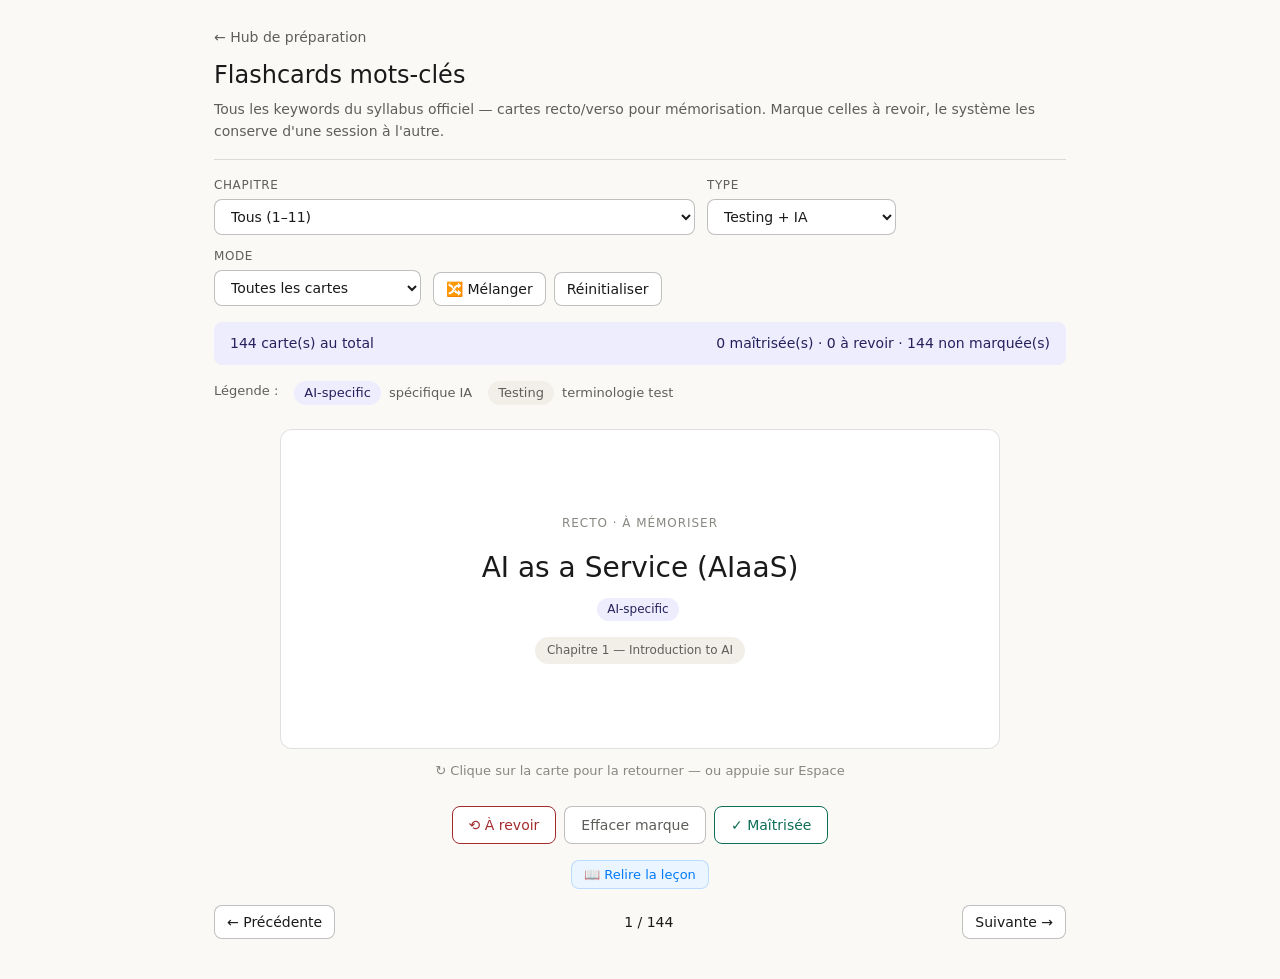
==== keywords.html @ fd46b40c "feat: add Lesson Modal with Apple Design System (Tasks 4-8) - lesson-modal.css: Apple Design System " ====
﻿<!DOCTYPE html>
<html lang="fr">
<head>
<meta charset="UTF-8">
<meta name="viewport" content="width=device-width, initial-scale=1.0">
<title>CT-AI — Flashcards mots-clés</title>
<style>
  :root {
    --bg: #faf9f6;
    --bg-card: #ffffff;
    --bg-secondary: #f1efe8;
    --text-primary: #1a1a1a;
    --text-secondary: #5f5e5a;
    --text-tertiary: #888780;
    --border: rgba(0,0,0,0.12);
    --border-strong: rgba(0,0,0,0.25);
    --accent: #534AB7;
    --accent-bg: #EEEDFE;
    --accent-text: #26215C;
    --success: #0F6E56;
    --success-bg: #E1F5EE;
    --danger: #A32D2D;
    --danger-bg: #FCEBEB;
    --warning-bg: #FAEEDA;
    --warning-text: #633806;
    --radius: 8px;
    --radius-lg: 12px;
    --font: -apple-system, BlinkMacSystemFont, 'Segoe UI', system-ui, sans-serif;
  }
  * { box-sizing: border-box; }
  body {
    font-family: var(--font);
    color: var(--text-primary);
    background: var(--bg);
    margin: 0;
    line-height: 1.6;
    font-size: 16px;
  }
  .container { max-width: 900px; margin: 0 auto; padding: 24px; }
  header {
    border-bottom: 0.5px solid var(--border);
    padding-bottom: 16px;
    margin-bottom: 16px;
  }
  .back-link { color: var(--text-secondary); text-decoration: none; font-size: 14px; }
  .back-link:hover { color: var(--text-primary); }
  h1 { font-size: 24px; font-weight: 500; margin: 6px 0 4px; }
  .subtitle { color: var(--text-secondary); font-size: 14px; margin: 0; }

  .controls {
    display: flex;
    flex-wrap: wrap;
    gap: 12px;
    margin-bottom: 16px;
    align-items: center;
  }
  .control-group { display: flex; flex-direction: column; gap: 4px; min-width: 140px; }
  .control-group label {
    font-size: 12px;
    text-transform: uppercase;
    letter-spacing: 0.05em;
    color: var(--text-secondary);
    font-weight: 500;
  }
  select, button {
    padding: 8px 12px;
    border: 0.5px solid var(--border-strong);
    border-radius: var(--radius);
    background: var(--bg-card);
    color: var(--text-primary);
    font-size: 14px;
    font-family: var(--font);
  }
  button { cursor: pointer; }
  button:hover { background: var(--bg-secondary); }
  button.primary {
    background: var(--accent);
    color: white;
    border-color: var(--accent);
  }
  button.primary:hover { opacity: 0.9; background: var(--accent); }

  .stats-bar {
    background: var(--accent-bg);
    color: var(--accent-text);
    padding: 10px 16px;
    border-radius: var(--radius);
    margin-bottom: 16px;
    font-size: 14px;
    display: flex;
    justify-content: space-between;
    flex-wrap: wrap;
    gap: 8px;
  }

  /* The card */
  .card-stage {
    perspective: 1500px;
    margin: 24px auto;
    max-width: 720px;
  }
  .card {
    position: relative;
    width: 100%;
    min-height: 320px;
    transform-style: preserve-3d;
    transition: transform 0.5s cubic-bezier(0.4, 0, 0.2, 1);
    cursor: pointer;
  }
  .card.flipped { transform: rotateY(180deg); }
  .card-face {
    position: absolute;
    inset: 0;
    background: var(--bg-card);
    border: 0.5px solid var(--border);
    border-radius: var(--radius-lg);
    padding: 36px;
    backface-visibility: hidden;
    -webkit-backface-visibility: hidden;
    display: flex;
    flex-direction: column;
    justify-content: center;
    align-items: center;
    text-align: center;
  }
  .card-face.back {
    transform: rotateY(180deg);
    background: var(--accent-bg);
    color: var(--accent-text);
    border-color: var(--accent);
    text-align: left;
    align-items: flex-start;
    justify-content: flex-start;
  }
  .card-recto-label,
  .card-verso-label {
    font-size: 12px;
    text-transform: uppercase;
    letter-spacing: 0.08em;
    color: var(--text-tertiary);
    margin-bottom: 16px;
    font-weight: 500;
  }
  .card-verso-label { color: var(--accent-text); }
  .card-term {
    font-size: 28px;
    font-weight: 500;
    margin-bottom: 12px;
    color: var(--text-primary);
    line-height: 1.3;
  }
  .card-chapter {
    background: var(--bg-secondary);
    color: var(--text-secondary);
    padding: 4px 12px;
    border-radius: 999px;
    font-size: 12px;
    margin-top: 16px;
  }
  .card-back-term {
    font-size: 18px;
    font-weight: 500;
    margin-bottom: 12px;
    line-height: 1.3;
  }
  .card-back-def {
    font-size: 15.5px;
    line-height: 1.7;
    color: var(--accent-text);
  }
  .card-back-def strong { font-weight: 500; }

  .flip-hint {
    text-align: center;
    color: var(--text-tertiary);
    font-size: 13px;
    margin-top: 12px;
  }

  .nav-row {
    display: flex;
    justify-content: space-between;
    align-items: center;
    gap: 16px;
    margin: 16px 0;
    flex-wrap: wrap;
  }
  .nav-info { font-variant-numeric: tabular-nums; font-weight: 500; font-size: 14px; }

  .review-buttons {
    display: flex;
    gap: 8px;
    justify-content: center;
    margin: 16px 0;
    flex-wrap: wrap;
  }
  .review-btn {
    padding: 10px 16px;
    border: 0.5px solid var(--border-strong);
    border-radius: var(--radius);
    background: var(--bg-card);
    cursor: pointer;
    font-family: var(--font);
    font-size: 14px;
    transition: all 0.15s;
  }
  .review-btn.know { color: var(--success); border-color: var(--success); }
  .review-btn.know:hover { background: var(--success-bg); }
  .review-btn.dont-know { color: var(--danger); border-color: var(--danger); }
  .review-btn.dont-know:hover { background: var(--danger-bg); }
  .review-btn.skip { color: var(--text-secondary); }

  .empty-state {
    text-align: center;
    padding: 60px 20px;
    color: var(--text-secondary);
    background: var(--bg-card);
    border: 0.5px dashed var(--border);
    border-radius: var(--radius-lg);
  }
  .empty-state .big { font-size: 32px; margin-bottom: 8px; }

  .legend {
    display: flex;
    flex-wrap: wrap;
    gap: 16px;
    font-size: 13px;
    color: var(--text-secondary);
    margin-top: 8px;
  }
  .legend-pill {
    display: inline-block;
    padding: 2px 10px;
    border-radius: 999px;
    margin-right: 4px;
    font-weight: 500;
  }
  .pill-testing { background: var(--bg-secondary); color: var(--text-secondary); }
  .pill-ai { background: var(--accent-bg); color: var(--accent-text); }

  @media (prefers-color-scheme: dark) {
    :root {
      --bg: #1a1a1a;
      --bg-card: #232322;
      --bg-secondary: #2c2c2a;
      --text-primary: #f1efe8;
      --text-secondary: #b4b2a9;
      --text-tertiary: #888780;
      --border: rgba(255,255,255,0.12);
      --border-strong: rgba(255,255,255,0.25);
      --accent: #AFA9EC;
      --accent-bg: #3C3489;
      --accent-text: #EEEDFE;
      --success: #5DCAA5;
      --success-bg: #085041;
      --danger: #E24B4A;
      --danger-bg: #501313;
    }
  }
</style>
<link rel="stylesheet" href="lesson-modal.css">
</head>
<body>
<div class="container">

<header>
  <a href="index.html" class="back-link">← Hub de préparation</a>
  <h1>Flashcards mots-clés</h1>
  <p class="subtitle">Tous les keywords du syllabus officiel — cartes recto/verso pour mémorisation. Marque celles à revoir, le système les conserve d'une session à l'autre.</p>
</header>

<div class="controls">
  <div class="control-group">
    <label>Chapitre</label>
    <select id="filterChapter">
      <option value="">Tous (1–11)</option>
    </select>
  </div>
  <div class="control-group">
    <label>Type</label>
    <select id="filterType">
      <option value="">Testing + IA</option>
      <option value="testing">Testing keywords</option>
      <option value="ai">AI-specific keywords</option>
    </select>
  </div>
  <div class="control-group">
    <label>Mode</label>
    <select id="modeSelect">
      <option value="all">Toutes les cartes</option>
      <option value="review">À réviser uniquement</option>
      <option value="known">Maîtrisées uniquement</option>
    </select>
  </div>
  <div style="display: flex; gap: 8px; align-self: flex-end; flex-wrap: wrap;">
    <button onclick="shuffleDeck()">🔀 Mélanger</button>
    <button onclick="resetMastery()">Réinitialiser</button>
  </div>
</div>

<div class="stats-bar" id="statsBar">Chargement…</div>

<div class="legend">
  Légende :
  <span><span class="legend-pill pill-ai">AI-specific</span> spécifique IA</span>
  <span><span class="legend-pill pill-testing">Testing</span> terminologie test</span>
</div>

<div id="cardArea"></div>

</div>

<script src="data.js"></script>
<script src="lesson-modal.js"></script>
<script>
  const STORAGE_KEY = 'ctai_flashcards_v1';
  const state = {
    chapterFilter: '',
    typeFilter: '',
    mode: 'all',
    deck: [],
    currentIdx: 0,
    flipped: false,
    mastery: JSON.parse(localStorage.getItem(STORAGE_KEY) || '{}') // { 'term::chapter': 'know'|'review' }
  };

  function saveMastery() {
    localStorage.setItem(STORAGE_KEY, JSON.stringify(state.mastery));
  }

  // Build full keyword list from data.js
  function buildAllCards() {
    const all = [];
    Object.keys(CTAI_DATA.keywords).forEach(chNum => {
      const ch = +chNum;
      const obj = CTAI_DATA.keywords[chNum];
      obj.testing.forEach(term => {
        all.push({ term, chapter: ch, type: 'testing' });
      });
      obj.ai.forEach(term => {
        all.push({ term, chapter: ch, type: 'ai' });
      });
    });
    return all;
  }
  const allCards = buildAllCards();

  // Find a definition for a term (case-insensitive, several variants)
  function getDefinition(term) {
    if (CTAI_DATA.keywordDefinitions[term]) return CTAI_DATA.keywordDefinitions[term];
    // Try without parens, e.g. "AI as a Service (AIaaS)" → "AIaaS (AI as a Service)"
    const alt = term.replace(/^(.*)\s*\((.*)\)$/, '$2 ($1)');
    if (CTAI_DATA.keywordDefinitions[alt]) return CTAI_DATA.keywordDefinitions[alt];
    // Try without parenthetical
    const noParen = term.replace(/\s*\(.*?\)\s*/g, '').trim();
    if (CTAI_DATA.keywordDefinitions[noParen]) return CTAI_DATA.keywordDefinitions[noParen];
    // Try capitalized first letter / lowercase first letter
    const cap = noParen.charAt(0).toUpperCase() + noParen.slice(1);
    const low = noParen.charAt(0).toLowerCase() + noParen.slice(1);
    if (CTAI_DATA.keywordDefinitions[cap]) return CTAI_DATA.keywordDefinitions[cap];
    if (CTAI_DATA.keywordDefinitions[low]) return CTAI_DATA.keywordDefinitions[low];
    return null;
  }

  function masteryKey(card) { return `${card.term}::${card.chapter}::${card.type}`; }

  function applyFilters() {
    state.deck = allCards.filter(c => {
      if (state.chapterFilter && c.chapter != state.chapterFilter) return false;
      if (state.typeFilter && c.type !== state.typeFilter) return false;
      if (state.mode === 'review' && state.mastery[masteryKey(c)] !== 'review') return false;
      if (state.mode === 'known' && state.mastery[masteryKey(c)] !== 'know') return false;
      return true;
    });
    state.currentIdx = Math.min(state.currentIdx, state.deck.length - 1);
    if (state.currentIdx < 0) state.currentIdx = 0;
    state.flipped = false;
    render();
  }

  function shuffleDeck() {
    state.deck.sort(() => Math.random() - 0.5);
    state.currentIdx = 0;
    state.flipped = false;
    render();
  }

  function flipCard() {
    state.flipped = !state.flipped;
    document.querySelector('.card')?.classList.toggle('flipped', state.flipped);
  }

  function nextCard() {
    if (state.currentIdx < state.deck.length - 1) {
      state.currentIdx++;
      state.flipped = false;
      render();
    }
  }

  function prevCard() {
    if (state.currentIdx > 0) {
      state.currentIdx--;
      state.flipped = false;
      render();
    }
  }

  function markCard(label) {
    const c = state.deck[state.currentIdx];
    if (!c) return;
    if (label === 'know') state.mastery[masteryKey(c)] = 'know';
    else if (label === 'review') state.mastery[masteryKey(c)] = 'review';
    else delete state.mastery[masteryKey(c)];
    saveMastery();
    nextCard();
    render();
  }

  function resetMastery() {
    if (confirm('Réinitialiser toutes les marques (maîtrisée / à revoir) ?')) {
      state.mastery = {};
      saveMastery();
      render();
    }
  }

  function updateStatsBar() {
    const total = allCards.filter(c => {
      if (state.chapterFilter && c.chapter != state.chapterFilter) return false;
      if (state.typeFilter && c.type !== state.typeFilter) return false;
      return true;
    }).length;
    let known = 0, review = 0;
    Object.keys(state.mastery).forEach(k => {
      const [term, chStr, type] = k.split('::');
      const ch = +chStr;
      if (state.chapterFilter && ch != state.chapterFilter) return;
      if (state.typeFilter && type !== state.typeFilter) return;
      if (state.mastery[k] === 'know') known++;
      else if (state.mastery[k] === 'review') review++;
    });
    const sb = document.getElementById('statsBar');
    sb.innerHTML = `<span>${total} carte(s) au total</span><span>${known} maîtrisée(s) · ${review} à revoir · ${total-known-review} non marquée(s)</span>`;
  }

  function render() {
    updateStatsBar();
    const area = document.getElementById('cardArea');
    if (state.deck.length === 0) {
      area.innerHTML = `<div class="empty-state">
        <div class="big">∅</div>
        <p>Aucune carte avec ces filtres.</p>
        <p style="font-size: 13px;">Essaye un autre chapitre ou change le mode.</p>
      </div>`;
      return;
    }

    const c = state.deck[state.currentIdx];
    const ch = CTAI_DATA.chapters.find(x => x.num === c.chapter);
    const def = getDefinition(c.term);
    const masteryStatus = state.mastery[masteryKey(c)];
    const typeLabel = c.type === 'ai' ? 'AI-specific' : 'Testing';
    const typePill = c.type === 'ai' ? 'pill-ai' : 'pill-testing';

    area.innerHTML = `
      <div class="card-stage">
        <div class="card ${state.flipped?'flipped':''}" onclick="flipCard()">
          <div class="card-face">
            <div class="card-recto-label">Recto · à mémoriser</div>
            <div class="card-term">${c.term}</div>
            <span class="legend-pill ${typePill}" style="font-size: 12px;">${typeLabel}</span>
            <div class="card-chapter">Chapitre ${ch.num} — ${ch.title}</div>
            ${masteryStatus ? `<div style="margin-top: 12px; font-size: 12px; color: ${masteryStatus==='know'?'var(--success)':'var(--danger)'};">État : ${masteryStatus==='know'?'maîtrisée ✓':'à revoir ⟲'}</div>` : ''}
          </div>
          <div class="card-face back">
            <div class="card-verso-label">Verso · définition</div>
            <div class="card-back-term">${c.term}</div>
            <div class="card-back-def">${def || '<em>Pas de définition synthétique disponible — voir le glossaire ISTQB CT-AI dans le syllabus.</em>'}</div>
          </div>
        </div>
        <div class="flip-hint">↻ Clique sur la carte pour la retourner — ou appuie sur Espace</div>
      </div>

      <div class="review-buttons">
        <button class="review-btn dont-know" onclick="markCard('review')">⟲ À revoir</button>
        <button class="review-btn skip" onclick="markCard(null)">Effacer marque</button>
        <button class="review-btn know" onclick="markCard('know')">✓ Maîtrisée</button>
      </div>

      <div style="text-align:center;margin:8px 0 4px;">
        <button class="lm-trigger" onclick="LessonModal.open(${c.chapter})">📖 Relire la leçon</button>
      </div>
      <div class="nav-row">
        <button onclick="prevCard()" ${state.currentIdx===0?'disabled':''}>← Précédente</button>
        <div class="nav-info">${state.currentIdx + 1} / ${state.deck.length}</div>
        <button onclick="nextCard()" ${state.currentIdx===state.deck.length-1?'disabled':''}>Suivante →</button>
      </div>
    `;
  }

  // Populate chapter filter
  const chSel = document.getElementById('filterChapter');
  CTAI_DATA.chapters.forEach(c => {
    const opt = document.createElement('option');
    opt.value = c.num;
    opt.textContent = `Ch.${c.num} — ${c.title}`;
    chSel.appendChild(opt);
  });

  document.getElementById('filterChapter').addEventListener('change', e => {
    state.chapterFilter = e.target.value;
    state.currentIdx = 0;
    applyFilters();
  });
  document.getElementById('filterType').addEventListener('change', e => {
    state.typeFilter = e.target.value;
    state.currentIdx = 0;
    applyFilters();
  });
  document.getElementById('modeSelect').addEventListener('change', e => {
    state.mode = e.target.value;
    state.currentIdx = 0;
    applyFilters();
  });

  // Keyboard shortcuts
  document.addEventListener('keydown', e => {
    if (e.target.tagName === 'SELECT' || e.target.tagName === 'INPUT') return;
    if (e.key === ' ' || e.key === 'Enter') { e.preventDefault(); flipCard(); }
    else if (e.key === 'ArrowRight') nextCard();
    else if (e.key === 'ArrowLeft') prevCard();
    else if (e.key === '1') markCard('review');
    else if (e.key === '2') markCard(null);
    else if (e.key === '3') markCard('know');
  });

  applyFilters();
</script>
</body>
</html>
---- lesson-modal.css ----
/* ─── Lesson Modal — Apple Design System ─────────────────────────────────── */

/* Overlay */
.lm-overlay {
  position: fixed;
  inset: 0;
  background: rgba(0, 0, 0, 0.40);
  backdrop-filter: blur(6px);
  -webkit-backdrop-filter: blur(6px);
  display: flex;
  align-items: center;
  justify-content: center;
  z-index: 9000;
  padding: 16px;
  opacity: 0;
  transition: opacity 0.22s ease;
  pointer-events: none;
}
.lm-overlay.lm-visible {
  opacity: 1;
  pointer-events: auto;
}

/* Modal card */
.lm-modal {
  background: #ffffff;
  border-radius: 20px;
  box-shadow:
    0 2px 4px rgba(0, 0, 0, 0.04),
    0 8px 24px rgba(0, 0, 0, 0.12),
    0 32px 64px rgba(0, 0, 0, 0.16);
  width: 100%;
  max-width: 860px;
  max-height: 88vh;
  display: flex;
  flex-direction: column;
  overflow: hidden;
  transform: scale(0.96) translateY(8px);
  transition: transform 0.22s cubic-bezier(0.34, 1.20, 0.64, 1);
  font-family: -apple-system, BlinkMacSystemFont, 'SF Pro Text', 'Helvetica Neue', system-ui, sans-serif;
}
.lm-overlay.lm-visible .lm-modal {
  transform: scale(1) translateY(0);
}

/* Header */
.lm-header {
  display: flex;
  align-items: flex-start;
  gap: 16px;
  padding: 24px 24px 0;
  flex-shrink: 0;
}
.lm-chapter-badge {
  background: #007AFF;
  color: #fff;
  font-size: 11px;
  font-weight: 600;
  letter-spacing: 0.04em;
  text-transform: uppercase;
  padding: 4px 10px;
  border-radius: 100px;
  white-space: nowrap;
  margin-top: 3px;
  flex-shrink: 0;
}
.lm-title-block {
  flex: 1;
  min-width: 0;
}
.lm-title {
  font-size: 20px;
  font-weight: 600;
  color: #1c1c1e;
  margin: 0 0 6px;
  line-height: 1.3;
  letter-spacing: -0.01em;
}
.lm-los {
  display: flex;
  flex-wrap: wrap;
  gap: 6px;
  margin: 0;
}
.lm-lo-tag {
  background: #f2f2f7;
  color: #3a3a3c;
  font-size: 11px;
  font-weight: 500;
  padding: 3px 8px;
  border-radius: 6px;
  font-family: 'SF Mono', 'Menlo', monospace;
}
.lm-close {
  background: #f2f2f7;
  border: none;
  border-radius: 50%;
  width: 32px;
  height: 32px;
  font-size: 18px;
  line-height: 1;
  cursor: pointer;
  display: flex;
  align-items: center;
  justify-content: center;
  color: #6e6e73;
  flex-shrink: 0;
  transition: background 0.15s, color 0.15s;
  margin-top: -2px;
}
.lm-close:hover { background: #e5e5ea; color: #1c1c1e; }

/* Tab bar */
.lm-tabs {
  display: flex;
  gap: 4px;
  padding: 16px 24px 0;
  flex-shrink: 0;
  border-bottom: 1px solid rgba(0, 0, 0, 0.08);
}
.lm-tab {
  background: none;
  border: none;
  padding: 8px 14px 10px;
  font-size: 14px;
  font-weight: 500;
  color: #6e6e73;
  cursor: pointer;
  border-radius: 8px 8px 0 0;
  position: relative;
  transition: color 0.15s;
  font-family: inherit;
  white-space: nowrap;
}
.lm-tab:hover { color: #1c1c1e; }
.lm-tab.lm-tab-active {
  color: #007AFF;
}
.lm-tab.lm-tab-active::after {
  content: '';
  position: absolute;
  bottom: -1px;
  left: 0;
  right: 0;
  height: 2px;
  background: #007AFF;
  border-radius: 2px 2px 0 0;
}

/* Content area */
.lm-content {
  flex: 1;
  overflow-y: auto;
  padding: 24px;
  -webkit-overflow-scrolling: touch;
}
.lm-panel { display: none; }
.lm-panel.lm-panel-active { display: block; }

/* ─── Markdown Rendering ─────────────────────────────────────────────────── */

.lm-content h2 {
  font-size: 18px;
  font-weight: 600;
  color: #1c1c1e;
  margin: 28px 0 12px;
  padding-bottom: 8px;
  border-bottom: 1px solid rgba(0, 0, 0, 0.08);
  letter-spacing: -0.01em;
}
.lm-content h2:first-child { margin-top: 0; }

.lm-content h3 {
  font-size: 15px;
  font-weight: 600;
  color: #1c1c1e;
  margin: 20px 0 8px;
}

.lm-content h4 {
  font-size: 14px;
  font-weight: 600;
  color: #3a3a3c;
  margin: 14px 0 6px;
}

.lm-content p {
  font-size: 15px;
  line-height: 1.7;
  color: #1c1c1e;
  margin: 0 0 12px;
}

.lm-content ul, .lm-content ol {
  padding-left: 20px;
  margin: 0 0 12px;
}
.lm-content li {
  font-size: 15px;
  line-height: 1.65;
  color: #1c1c1e;
  margin-bottom: 4px;
}

/* Info boxes */
.lm-box {
  border-radius: 10px;
  padding: 12px 16px;
  margin: 12px 0;
  font-size: 14px;
  line-height: 1.6;
}
.lm-box-definition {
  background: #EBF5FF;
  border-left: 3px solid #007AFF;
  color: #1c3a5e;
}
.lm-box-tip {
  background: #E6F9F0;
  border-left: 3px solid #34C759;
  color: #1a3d2b;
}
.lm-box-warning {
  background: #FFF8E1;
  border-left: 3px solid #FF9500;
  color: #4a3100;
}
.lm-box-example {
  background: #F5F0FF;
  border-left: 3px solid #AF52DE;
  color: #3d1f5c;
}
.lm-box-label {
  font-weight: 700;
  font-size: 11px;
  text-transform: uppercase;
  letter-spacing: 0.06em;
  display: block;
  margin-bottom: 4px;
  opacity: 0.75;
}

/* Tables */
.lm-table-wrap {
  overflow-x: auto;
  margin: 12px 0;
  border-radius: 10px;
  border: 1px solid rgba(0, 0, 0, 0.08);
}
.lm-table {
  border-collapse: collapse;
  width: 100%;
  font-size: 14px;
}
.lm-table th {
  background: #f2f2f7;
  font-weight: 600;
  padding: 10px 14px;
  text-align: left;
  color: #1c1c1e;
  border-bottom: 1px solid rgba(0, 0, 0, 0.1);
  white-space: nowrap;
}
.lm-table td {
  padding: 9px 14px;
  border-bottom: 1px solid rgba(0, 0, 0, 0.06);
  color: #3a3a3c;
  vertical-align: top;
}
.lm-table tr:last-child td { border-bottom: none; }
.lm-table tr:nth-child(even) td { background: #fafafa; }

/* Code blocks (ASCII art / preformatted) */
.lm-pre {
  background: #1c1c1e;
  color: #e5e5ea;
  font-family: 'SF Mono', 'Menlo', 'Monaco', monospace;
  font-size: 12.5px;
  line-height: 1.55;
  padding: 16px;
  border-radius: 10px;
  overflow-x: auto;
  margin: 12px 0;
  white-space: pre;
}

/* Inline code */
.lm-code {
  background: #f2f2f7;
  color: #c0392b;
  font-family: 'SF Mono', 'Menlo', monospace;
  font-size: 13px;
  padding: 1px 5px;
  border-radius: 4px;
}

/* Horizontal rule separator */
.lm-hr {
  border: none;
  border-top: 1px solid rgba(0, 0, 0, 0.08);
  margin: 20px 0;
}

/* Synthèse Visuelle panel — monospace pre */
.lm-panel[data-tab="visual"] .lm-pre {
  font-size: 13px;
  max-height: none;
}

/* Empty state */
.lm-empty {
  text-align: center;
  padding: 40px 20px;
  color: #8e8e93;
  font-size: 15px;
}

/* Footer */
.lm-footer {
  flex-shrink: 0;
  padding: 12px 24px 16px;
  border-top: 1px solid rgba(0, 0, 0, 0.08);
  display: flex;
  align-items: center;
  justify-content: space-between;
  gap: 12px;
}
.lm-nav-btn {
  background: #f2f2f7;
  border: none;
  border-radius: 10px;
  padding: 8px 16px;
  font-size: 14px;
  font-weight: 500;
  color: #007AFF;
  cursor: pointer;
  transition: background 0.15s;
  font-family: inherit;
}
.lm-nav-btn:hover { background: #e5e5ea; }
.lm-nav-btn:disabled { color: #c7c7cc; cursor: default; }
.lm-chapter-counter {
  font-size: 13px;
  color: #8e8e93;
}

/* ─── Trigger button (Hub cards) ─────────────────────────────────────────── */

.lm-trigger {
  display: inline-flex;
  align-items: center;
  gap: 6px;
  background: #EBF5FF;
  color: #007AFF;
  border: 1px solid rgba(0, 122, 255, 0.20);
  border-radius: 8px;
  padding: 6px 12px;
  font-size: 13px;
  font-weight: 500;
  cursor: pointer;
  font-family: -apple-system, BlinkMacSystemFont, 'SF Pro Text', system-ui, sans-serif;
  transition: background 0.15s, border-color 0.15s;
  text-decoration: none;
}
.lm-trigger:hover {
  background: #D6ECFF;
  border-color: rgba(0, 122, 255, 0.35);
}
.lm-trigger-row {
  display: flex;
  flex-wrap: wrap;
  gap: 8px;
  padding: 12px 0 4px;
}

/* ─── Dark mode ──────────────────────────────────────────────────────────── */
@media (prefers-color-scheme: dark) {
  .lm-modal {
    background: #1c1c1e;
    box-shadow: 0 2px 4px rgba(0,0,0,0.3), 0 16px 48px rgba(0,0,0,0.6);
  }
  .lm-title { color: #f5f5f7; }
  .lm-lo-tag { background: #2c2c2e; color: #ebebf5; }
  .lm-close { background: #2c2c2e; color: #aeaeb2; }
  .lm-close:hover { background: #3a3a3c; color: #f5f5f7; }
  .lm-tabs { border-bottom-color: rgba(255,255,255,0.1); }
  .lm-tab { color: #8e8e93; }
  .lm-tab:hover { color: #f5f5f7; }
  .lm-content h2 { color: #f5f5f7; border-bottom-color: rgba(255,255,255,0.1); }
  .lm-content h3 { color: #f5f5f7; }
  .lm-content h4 { color: #aeaeb2; }
  .lm-content p, .lm-content li { color: #e5e5ea; }
  .lm-table-wrap { border-color: rgba(255,255,255,0.1); }
  .lm-table th { background: #2c2c2e; color: #f5f5f7; border-bottom-color: rgba(255,255,255,0.12); }
  .lm-table td { color: #c7c7cc; border-bottom-color: rgba(255,255,255,0.06); }
  .lm-table tr:nth-child(even) td { background: #252527; }
  .lm-code { background: #2c2c2e; color: #ff6b6b; }
  .lm-hr { border-top-color: rgba(255,255,255,0.1); }
  .lm-footer { border-top-color: rgba(255,255,255,0.1); }
  .lm-nav-btn { background: #2c2c2e; color: #0a84ff; }
  .lm-nav-btn:hover { background: #3a3a3c; }
  .lm-box-definition { background: #0a2040; border-left-color: #0a84ff; color: #9ecbff; }
  .lm-box-tip { background: #0a2a1a; border-left-color: #30d158; color: #7affb3; }
  .lm-box-warning { background: #2a1a00; border-left-color: #ff9f0a; color: #ffd580; }
  .lm-box-example { background: #1a0a2a; border-left-color: #bf5af2; color: #e5b0ff; }
  .lm-trigger { background: #0a2040; color: #0a84ff; border-color: rgba(10,132,255,0.3); }
  .lm-trigger:hover { background: #0d2d55; }
  .lm-chapter-counter { color: #636366; }
}

/* ─── Responsive ─────────────────────────────────────────────────────────── */
@media (max-width: 600px) {
  .lm-overlay { padding: 0; align-items: flex-end; }
  .lm-modal {
    border-radius: 20px 20px 0 0;
    max-height: 92vh;
  }
  .lm-tabs { overflow-x: auto; padding-bottom: 0; }
  .lm-tab { font-size: 13px; padding: 8px 10px 10px; }
  .lm-header { padding: 20px 16px 0; }
  .lm-content { padding: 16px; }
  .lm-footer { padding: 10px 16px 12px; }
  .lm-title { font-size: 17px; }
}
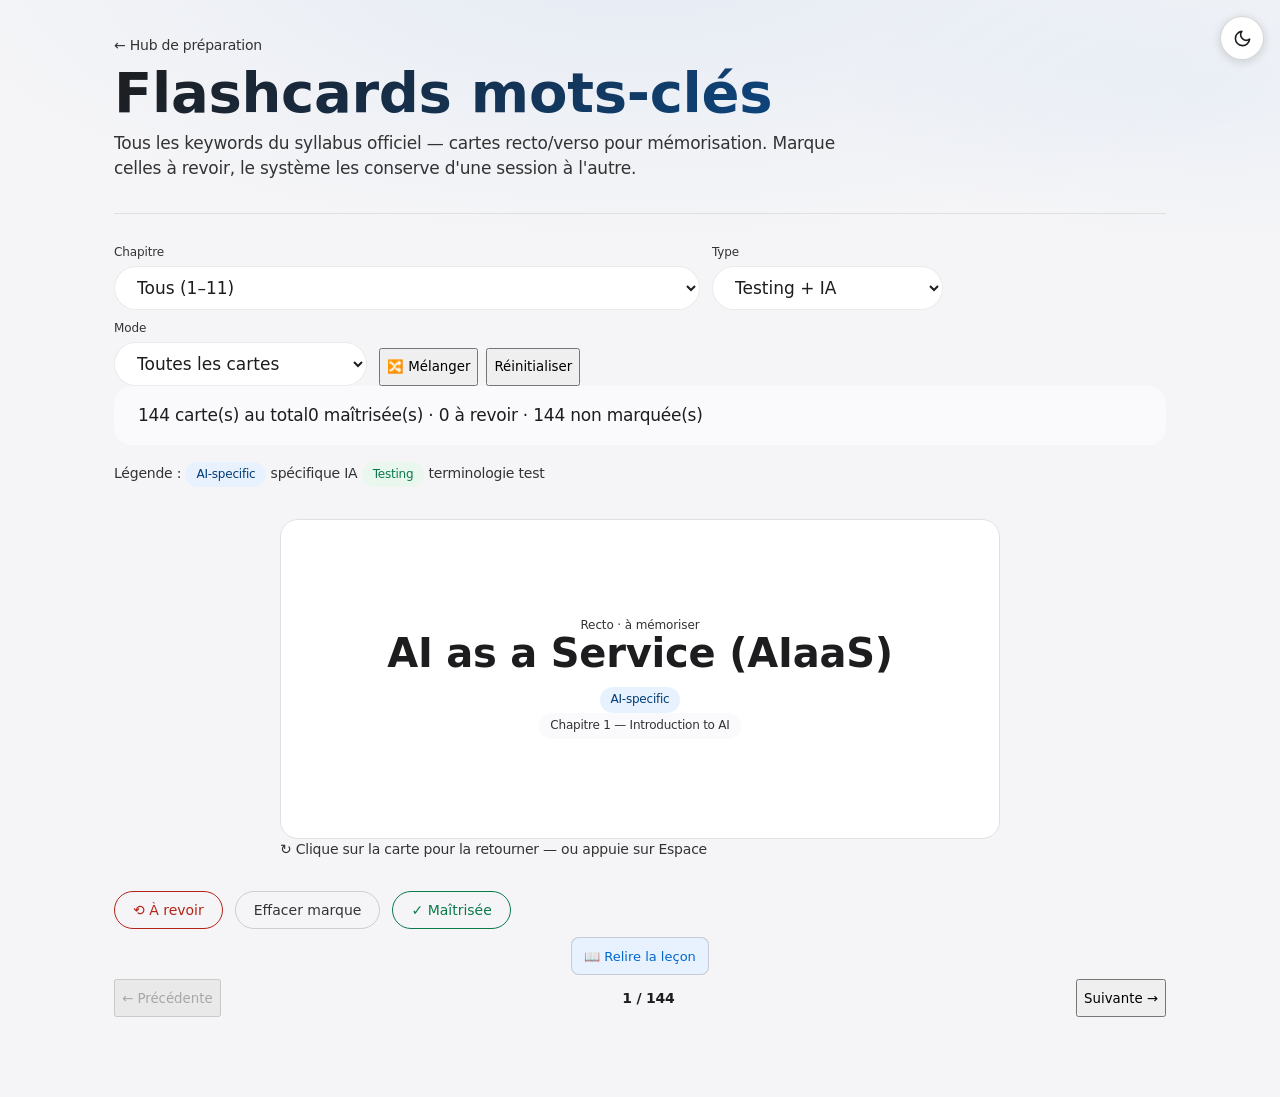
==== commit 8fed1628: "Initial GitHub push: add ISTQB CT-AI study hub and translated QCM content" ====
--- a/keywords.html
+++ b/keywords.html
@@ -4,261 +4,9 @@
 <meta charset="UTF-8">
 <meta name="viewport" content="width=device-width, initial-scale=1.0">
 <title>CT-AI — Flashcards mots-clés</title>
-<style>
-  :root {
-    --bg: #faf9f6;
-    --bg-card: #ffffff;
-    --bg-secondary: #f1efe8;
-    --text-primary: #1a1a1a;
-    --text-secondary: #5f5e5a;
-    --text-tertiary: #888780;
-    --border: rgba(0,0,0,0.12);
-    --border-strong: rgba(0,0,0,0.25);
-    --accent: #534AB7;
-    --accent-bg: #EEEDFE;
-    --accent-text: #26215C;
-    --success: #0F6E56;
-    --success-bg: #E1F5EE;
-    --danger: #A32D2D;
-    --danger-bg: #FCEBEB;
-    --warning-bg: #FAEEDA;
-    --warning-text: #633806;
-    --radius: 8px;
-    --radius-lg: 12px;
-    --font: -apple-system, BlinkMacSystemFont, 'Segoe UI', system-ui, sans-serif;
-  }
-  * { box-sizing: border-box; }
-  body {
-    font-family: var(--font);
-    color: var(--text-primary);
-    background: var(--bg);
-    margin: 0;
-    line-height: 1.6;
-    font-size: 16px;
-  }
-  .container { max-width: 900px; margin: 0 auto; padding: 24px; }
-  header {
-    border-bottom: 0.5px solid var(--border);
-    padding-bottom: 16px;
-    margin-bottom: 16px;
-  }
-  .back-link { color: var(--text-secondary); text-decoration: none; font-size: 14px; }
-  .back-link:hover { color: var(--text-primary); }
-  h1 { font-size: 24px; font-weight: 500; margin: 6px 0 4px; }
-  .subtitle { color: var(--text-secondary); font-size: 14px; margin: 0; }
-
-  .controls {
-    display: flex;
-    flex-wrap: wrap;
-    gap: 12px;
-    margin-bottom: 16px;
-    align-items: center;
-  }
-  .control-group { display: flex; flex-direction: column; gap: 4px; min-width: 140px; }
-  .control-group label {
-    font-size: 12px;
-    text-transform: uppercase;
-    letter-spacing: 0.05em;
-    color: var(--text-secondary);
-    font-weight: 500;
-  }
-  select, button {
-    padding: 8px 12px;
-    border: 0.5px solid var(--border-strong);
-    border-radius: var(--radius);
-    background: var(--bg-card);
-    color: var(--text-primary);
-    font-size: 14px;
-    font-family: var(--font);
-  }
-  button { cursor: pointer; }
-  button:hover { background: var(--bg-secondary); }
-  button.primary {
-    background: var(--accent);
-    color: white;
-    border-color: var(--accent);
-  }
-  button.primary:hover { opacity: 0.9; background: var(--accent); }
-
-  .stats-bar {
-    background: var(--accent-bg);
-    color: var(--accent-text);
-    padding: 10px 16px;
-    border-radius: var(--radius);
-    margin-bottom: 16px;
-    font-size: 14px;
-    display: flex;
-    justify-content: space-between;
-    flex-wrap: wrap;
-    gap: 8px;
-  }
-
-  /* The card */
-  .card-stage {
-    perspective: 1500px;
-    margin: 24px auto;
-    max-width: 720px;
-  }
-  .card {
-    position: relative;
-    width: 100%;
-    min-height: 320px;
-    transform-style: preserve-3d;
-    transition: transform 0.5s cubic-bezier(0.4, 0, 0.2, 1);
-    cursor: pointer;
-  }
-  .card.flipped { transform: rotateY(180deg); }
-  .card-face {
-    position: absolute;
-    inset: 0;
-    background: var(--bg-card);
-    border: 0.5px solid var(--border);
-    border-radius: var(--radius-lg);
-    padding: 36px;
-    backface-visibility: hidden;
-    -webkit-backface-visibility: hidden;
-    display: flex;
-    flex-direction: column;
-    justify-content: center;
-    align-items: center;
-    text-align: center;
-  }
-  .card-face.back {
-    transform: rotateY(180deg);
-    background: var(--accent-bg);
-    color: var(--accent-text);
-    border-color: var(--accent);
-    text-align: left;
-    align-items: flex-start;
-    justify-content: flex-start;
-  }
-  .card-recto-label,
-  .card-verso-label {
-    font-size: 12px;
-    text-transform: uppercase;
-    letter-spacing: 0.08em;
-    color: var(--text-tertiary);
-    margin-bottom: 16px;
-    font-weight: 500;
-  }
-  .card-verso-label { color: var(--accent-text); }
-  .card-term {
-    font-size: 28px;
-    font-weight: 500;
-    margin-bottom: 12px;
-    color: var(--text-primary);
-    line-height: 1.3;
-  }
-  .card-chapter {
-    background: var(--bg-secondary);
-    color: var(--text-secondary);
-    padding: 4px 12px;
-    border-radius: 999px;
-    font-size: 12px;
-    margin-top: 16px;
-  }
-  .card-back-term {
-    font-size: 18px;
-    font-weight: 500;
-    margin-bottom: 12px;
-    line-height: 1.3;
-  }
-  .card-back-def {
-    font-size: 15.5px;
-    line-height: 1.7;
-    color: var(--accent-text);
-  }
-  .card-back-def strong { font-weight: 500; }
-
-  .flip-hint {
-    text-align: center;
-    color: var(--text-tertiary);
-    font-size: 13px;
-    margin-top: 12px;
-  }
-
-  .nav-row {
-    display: flex;
-    justify-content: space-between;
-    align-items: center;
-    gap: 16px;
-    margin: 16px 0;
-    flex-wrap: wrap;
-  }
-  .nav-info { font-variant-numeric: tabular-nums; font-weight: 500; font-size: 14px; }
-
-  .review-buttons {
-    display: flex;
-    gap: 8px;
-    justify-content: center;
-    margin: 16px 0;
-    flex-wrap: wrap;
-  }
-  .review-btn {
-    padding: 10px 16px;
-    border: 0.5px solid var(--border-strong);
-    border-radius: var(--radius);
-    background: var(--bg-card);
-    cursor: pointer;
-    font-family: var(--font);
-    font-size: 14px;
-    transition: all 0.15s;
-  }
-  .review-btn.know { color: var(--success); border-color: var(--success); }
-  .review-btn.know:hover { background: var(--success-bg); }
-  .review-btn.dont-know { color: var(--danger); border-color: var(--danger); }
-  .review-btn.dont-know:hover { background: var(--danger-bg); }
-  .review-btn.skip { color: var(--text-secondary); }
-
-  .empty-state {
-    text-align: center;
-    padding: 60px 20px;
-    color: var(--text-secondary);
-    background: var(--bg-card);
-    border: 0.5px dashed var(--border);
-    border-radius: var(--radius-lg);
-  }
-  .empty-state .big { font-size: 32px; margin-bottom: 8px; }
-
-  .legend {
-    display: flex;
-    flex-wrap: wrap;
-    gap: 16px;
-    font-size: 13px;
-    color: var(--text-secondary);
-    margin-top: 8px;
-  }
-  .legend-pill {
-    display: inline-block;
-    padding: 2px 10px;
-    border-radius: 999px;
-    margin-right: 4px;
-    font-weight: 500;
-  }
-  .pill-testing { background: var(--bg-secondary); color: var(--text-secondary); }
-  .pill-ai { background: var(--accent-bg); color: var(--accent-text); }
-
-  @media (prefers-color-scheme: dark) {
-    :root {
-      --bg: #1a1a1a;
-      --bg-card: #232322;
-      --bg-secondary: #2c2c2a;
-      --text-primary: #f1efe8;
-      --text-secondary: #b4b2a9;
-      --text-tertiary: #888780;
-      --border: rgba(255,255,255,0.12);
-      --border-strong: rgba(255,255,255,0.25);
-      --accent: #AFA9EC;
-      --accent-bg: #3C3489;
-      --accent-text: #EEEDFE;
-      --success: #5DCAA5;
-      --success-bg: #085041;
-      --danger: #E24B4A;
-      --danger-bg: #501313;
-    }
-  }
-</style>
+<link rel="stylesheet" href="style.css">
 <link rel="stylesheet" href="lesson-modal.css">
+<script src="theme.js"></script>
 </head>
 <body>
 <div class="container">
@@ -537,5 +285,7 @@
 
   applyFilters();
 </script>
+<script type="module" src="motion-animations.js"></script>
 </body>
 </html>
+
--- a/style.css
+++ b/style.css
@@ -0,0 +1,1156 @@
+/* Shared Apple-inspired design system from DESIGN.md */
+:root {
+  --color-primary: #0066cc;
+  --color-primary-focus: #0071e3;
+  --color-primary-on-dark: #2997ff;
+  --color-ink: #1d1d1f;
+  --color-body: #1d1d1f;
+  --color-body-on-dark: #ffffff;
+  --color-body-muted: #cccccc;
+  --color-ink-muted-80: #333333;
+  --color-ink-muted-48: #7a7a7a;
+  --color-divider-soft: #f0f0f0;
+  --color-hairline: #e0e0e0;
+  --color-canvas: #ffffff;
+  --color-canvas-parchment: #f5f5f7;
+  --color-surface-pearl: #fafafc;
+  --color-surface-tile-1: #272729;
+  --color-surface-tile-2: #2a2a2c;
+  --color-surface-tile-3: #252527;
+  --color-surface-black: #000000;
+  --color-surface-chip-translucent: #d2d2d7;
+  --color-on-primary: #ffffff;
+  --color-on-dark: #ffffff;
+
+  --radius-none: 0px;
+  --radius-xs: 5px;
+  --radius-sm: 8px;
+  --radius-md: 11px;
+  --radius-lg-design: 18px;
+  --radius-pill: 9999px;
+
+  --space-xxs: 4px;
+  --space-xs: 8px;
+  --space-sm: 12px;
+  --space-md: 17px;
+  --space-lg: 24px;
+  --space-xl: 32px;
+  --space-xxl: 48px;
+  --space-section: 80px;
+
+  --font-display: "SF Pro Display", system-ui, -apple-system, BlinkMacSystemFont, sans-serif;
+  --font-text: "SF Pro Text", system-ui, -apple-system, BlinkMacSystemFont, sans-serif;
+
+  --bg: var(--color-canvas-parchment);
+  --bg-card: var(--color-canvas);
+  --bg-secondary: var(--color-surface-pearl);
+  --text-primary: var(--color-ink);
+  --text-secondary: var(--color-ink-muted-80);
+  --text-tertiary: var(--color-ink-muted-48);
+  --border: var(--color-hairline);
+  --border-strong: rgba(0, 0, 0, 0.16);
+  --accent: var(--color-primary);
+  --accent-bg: var(--color-surface-pearl);
+  --accent-text: var(--color-ink);
+  --success: #0a7a4b;
+  --success-bg: #e9f7ef;
+  --success-border: #6ec69a;
+  --success-darker: #07442d;
+  --danger: #b42318;
+  --danger-bg: #fff1f0;
+  --danger-border: #f2a8a1;
+  --warning: #b75d00;
+  --warning-bg: #fff7e8;
+  --warning-text: #663300;
+  --teal: #0a7a4b;
+  --teal-bg: #e9f7ef;
+  --teal-darker: #07442d;
+  --coral-bg: #fff3ee;
+  --coral-text: #5c2414;
+  --pink-bg: #fff0f6;
+  --pink-text: #6f1d45;
+  --blue: var(--color-primary);
+  --blue-bg: #e8f2ff;
+  --blue-darker: #003b73;
+  --radius: var(--radius-sm);
+  --radius-lg: var(--radius-lg-design);
+  --font: var(--font-text);
+
+  /* Elevation shadows */
+  --shadow-xs: 0 1px 2px rgba(0,0,0,0.04);
+  --shadow-sm: 0 1px 3px rgba(0,0,0,0.06), 0 1px 2px rgba(0,0,0,0.03);
+  --shadow-md: 0 4px 8px rgba(0,0,0,0.07), 0 2px 4px rgba(0,0,0,0.03);
+  --shadow-lg: 0 12px 28px rgba(0,0,0,0.09), 0 4px 8px rgba(0,0,0,0.04);
+  --shadow-xl: 0 24px 48px rgba(0,0,0,0.11), 0 8px 16px rgba(0,0,0,0.05);
+  --shadow-colored: 0 8px 24px rgba(0, 102, 204, 0.18);
+
+  /* Premium easing curves */
+  --ease-spring: cubic-bezier(0.34, 1.56, 0.64, 1);
+  --ease-smooth: cubic-bezier(0.22, 1, 0.36, 1);
+  --ease-material: cubic-bezier(0.4, 0, 0.2, 1);
+  --ease-decelerate: cubic-bezier(0, 0, 0.2, 1);
+}
+
+* { box-sizing: border-box; }
+
+html { scroll-behavior: smooth; }
+
+body {
+  margin: 0;
+  background: var(--bg);
+  background-image:
+    radial-gradient(ellipse 90% 50% at 50% -5%, rgba(0, 102, 204, 0.065) 0%, transparent 65%),
+    radial-gradient(ellipse 50% 30% at 95% 10%, rgba(0, 113, 227, 0.04) 0%, transparent 60%);
+  background-attachment: fixed;
+  color: var(--text-primary);
+  font: 400 17px/1.47 var(--font-text);
+  letter-spacing: -0.224px;
+}
+
+a { color: var(--color-primary); }
+
+h1,
+h2,
+h3,
+h4,
+h5 {
+  color: var(--text-primary);
+  font-family: var(--font-display);
+  font-weight: 600;
+}
+
+h1 {
+  margin: 6px 0 8px;
+  font-size: clamp(34px, 5vw, 56px);
+  line-height: 1.07;
+  letter-spacing: -0.28px;
+}
+
+h2 { margin: 0 0 12px; font-size: 40px; line-height: 1.1; letter-spacing: 0; }
+h3 { margin: 24px 0 8px; font-size: 21px; line-height: 1.19; letter-spacing: 0.231px; }
+h4 { margin: 16px 0 6px; font-size: 14px; line-height: 1.29; letter-spacing: -0.224px; }
+
+button,
+select,
+input {
+  font-family: var(--font-text);
+}
+
+button {
+  min-height: 38px;
+  transition: background 0.15s ease, border-color 0.15s ease, color 0.15s ease, transform 0.15s ease;
+}
+
+button:active,
+.tool-card:active,
+.opt-card:active,
+.q-options li:active { transform: scale(0.98); }
+
+button:focus-visible,
+a:focus-visible,
+select:focus-visible,
+input:focus-visible,
+.q-options li:focus-visible {
+  outline: 2px solid var(--color-primary-focus);
+  outline-offset: 2px;
+}
+
+.container {
+  width: min(100%, 1100px);
+  margin: 0 auto;
+  padding: var(--space-xl) var(--space-lg) var(--space-section);
+}
+
+header {
+  margin-bottom: var(--space-xl);
+  padding-bottom: var(--space-xl);
+  border-bottom: 1px solid var(--border);
+}
+
+h1 {
+  background: linear-gradient(135deg, var(--text-primary) 0%, var(--color-primary) 120%);
+  -webkit-background-clip: text;
+  -webkit-text-fill-color: transparent;
+  background-clip: text;
+}
+
+.subtitle {
+  max-width: 760px;
+  margin: 0;
+  color: var(--text-secondary);
+  font-size: 17px;
+  line-height: 1.47;
+}
+
+.back-link {
+  display: inline-flex;
+  align-items: center;
+  color: var(--text-secondary);
+  text-decoration: none;
+  font-size: 14px;
+  letter-spacing: -0.224px;
+}
+
+.back-link:hover { color: var(--color-primary); }
+
+.button-primary,
+.start-btn,
+button.primary,
+.nav-btn.primary {
+  border: 1px solid var(--color-primary);
+  border-radius: var(--radius-pill);
+  background: var(--color-primary);
+  color: var(--color-on-primary);
+  padding: 11px 22px;
+  font-size: 17px;
+  font-weight: 400;
+  cursor: pointer;
+}
+
+.button-primary:hover,
+.start-btn:hover,
+button.primary:hover,
+.nav-btn.primary:hover {
+  background: var(--color-primary-focus);
+  border-color: var(--color-primary-focus);
+}
+
+.button-secondary,
+.nav-btn,
+.flag-btn,
+.reset-btn,
+button.ghost,
+.review-btn {
+  border: 1px solid var(--color-primary);
+  border-radius: var(--radius-pill);
+  background: transparent;
+  color: var(--color-primary);
+  padding: 10px 18px;
+  font-size: 14px;
+  font-weight: 400;
+  cursor: pointer;
+}
+
+.button-secondary:hover,
+.nav-btn:hover,
+.flag-btn:hover,
+.reset-btn:hover,
+button.ghost:hover,
+.review-btn:hover {
+  background: var(--bg-secondary);
+}
+
+.start-btn:disabled,
+.nav-btn:disabled {
+  opacity: 0.45;
+  cursor: not-allowed;
+}
+
+select,
+.filters input,
+.cm-cell input {
+  min-height: 44px;
+  border: 1px solid rgba(0, 0, 0, 0.08);
+  border-radius: var(--radius-pill);
+  background: var(--bg-card);
+  color: var(--text-primary);
+  padding: 10px 18px;
+  font-size: 17px;
+}
+
+.hero-stats,
+.stats-grid,
+.nav-tools,
+.options-grid,
+.cm-results,
+.technique-deck {
+  display: grid;
+  gap: var(--space-lg);
+}
+
+.hero-stats { grid-template-columns: repeat(auto-fit, minmax(180px, 1fr)); margin-top: var(--space-xl); }
+.nav-tools { grid-template-columns: repeat(auto-fit, minmax(220px, 1fr)); margin-top: var(--space-lg); }
+.options-grid { grid-template-columns: repeat(auto-fit, minmax(220px, 1fr)); margin: var(--space-lg) 0; }
+.stats-grid { grid-template-columns: repeat(auto-fit, minmax(140px, 1fr)); margin-top: var(--space-lg); }
+.cm-results { grid-template-columns: repeat(auto-fit, minmax(140px, 1fr)); margin-top: var(--space-sm); }
+.technique-deck { grid-template-columns: repeat(auto-fit, minmax(220px, 1fr)); margin: var(--space-md) 0; }
+
+.stat,
+.stat-mini,
+.tool-card,
+.day-card,
+.start-screen,
+.filters,
+.question-card,
+.result-hero,
+.chapter-row,
+.review-q,
+.fiche,
+.col-card,
+.tech-card,
+.cm-metric,
+.empty-state,
+.opt-card,
+.card-face {
+  background: var(--bg-card);
+  border: 1px solid var(--color-hairline);
+  border-radius: var(--radius-lg);
+}
+
+.stat,
+.stat-mini,
+.tool-card,
+.start-screen,
+.filters,
+.question-card,
+.result-hero,
+.fiche,
+.card-face { padding: var(--space-lg); }
+
+.tool-card {
+  display: block;
+  color: inherit;
+  text-decoration: none;
+  cursor: pointer;
+  box-shadow: var(--shadow-sm);
+  transition:
+    transform 0.25s var(--ease-spring),
+    box-shadow 0.25s var(--ease-material),
+    border-color 0.18s ease;
+  will-change: transform;
+}
+
+.tool-card:hover {
+  border-color: var(--color-primary);
+  transform: translateY(-4px);
+  box-shadow: var(--shadow-lg), 0 0 0 1px rgba(0, 102, 204, 0.08);
+}
+
+.tool-card:active { transform: translateY(-1px); box-shadow: var(--shadow-md); }
+
+.opt-card:hover,
+.q-options li:hover,
+.toc-list a:hover {
+  border-color: var(--color-primary);
+}
+
+.tool-icon {
+  width: 48px;
+  height: 48px;
+  margin-bottom: var(--space-md);
+  display: flex;
+  align-items: center;
+  justify-content: center;
+  border-radius: 14px;
+  background: linear-gradient(135deg, rgba(0, 102, 204, 0.12) 0%, rgba(0, 113, 227, 0.06) 100%);
+  border: 1px solid rgba(0, 102, 204, 0.1);
+  transition: transform 0.28s var(--ease-spring), background 0.2s ease;
+}
+
+.tool-card:hover .tool-icon {
+  transform: scale(1.1) rotate(-3deg);
+  background: linear-gradient(135deg, rgba(0, 102, 204, 0.2) 0%, rgba(0, 113, 227, 0.1) 100%);
+}
+
+.tool-icon svg {
+  width: 22px;
+  height: 22px;
+  stroke: var(--color-primary);
+  fill: none;
+  stroke-width: 1.75;
+}
+
+.tool-card h3,
+.opt-card h4 {
+  margin: 0 0 4px;
+  font-family: var(--font-text);
+  font-size: 17px;
+  line-height: 1.24;
+  letter-spacing: -0.374px;
+}
+
+.tool-card p,
+.opt-card p,
+.stat-label,
+.stat-mini-label,
+.day-meta,
+.progress-info,
+.fiche-meta,
+.flip-hint,
+.legend,
+.schema-caption,
+.cm-metric-label,
+.cm-formula,
+.tech-card .ex,
+.col-card .ex {
+  color: var(--text-secondary);
+  font-size: 14px;
+  line-height: 1.43;
+}
+
+.stat { box-shadow: var(--shadow-xs); }
+.stat-mini { box-shadow: var(--shadow-xs); }
+
+.stat-value,
+.stat-mini-value {
+  color: var(--text-primary);
+  font-size: 32px;
+  font-weight: 600;
+  line-height: 1.1;
+  letter-spacing: -0.5px;
+  font-variant-numeric: tabular-nums;
+}
+
+.progress-bar,
+.chapter-bar {
+  height: 6px;
+  overflow: hidden;
+  border-radius: var(--radius-pill);
+  background: var(--color-hairline);
+}
+
+.progress-bar { margin-top: var(--space-md); }
+
+.progress-bar > div,
+.chapter-bar > div {
+  height: 100%;
+  background: linear-gradient(90deg,
+    var(--color-primary) 0%,
+    var(--color-primary-focus) 50%,
+    var(--color-primary) 100%);
+  background-size: 200% 100%;
+  animation: progressShimmer 2.5s ease-in-out infinite;
+  transition: width 0.7s var(--ease-decelerate);
+  border-radius: inherit;
+}
+
+.chapter-bar > div { animation: none; }
+.chapter-bar > div.good { background: var(--success); }
+.chapter-bar > div.poor { background: var(--danger); }
+
+@keyframes progressShimmer {
+  0%   { background-position: 100% 0; }
+  100% { background-position: -100% 0; }
+}
+
+.progress-meta,
+.actions-row,
+.nav-row,
+.review-buttons,
+.controls,
+.filters,
+.exam-bar {
+  display: flex;
+  flex-wrap: wrap;
+  gap: var(--space-sm);
+  align-items: center;
+}
+
+.progress-meta,
+.actions-row,
+.nav-row,
+.exam-bar {
+  justify-content: space-between;
+}
+
+.progress-meta { margin-top: var(--space-sm); color: var(--text-secondary); font-size: 14px; }
+
+.section-title,
+.session-title,
+.filter-group label,
+.control-group label,
+.card-recto-label,
+.card-verso-label,
+.comp-table th {
+  color: var(--text-secondary);
+  font-size: 12px;
+  font-weight: 400;
+  line-height: 1;
+  letter-spacing: -0.12px;
+  text-transform: none;
+}
+
+.section-title {
+  margin: var(--space-xxl) 0 var(--space-md);
+  display: flex;
+  align-items: center;
+  gap: 10px;
+  font-size: 11px;
+  font-weight: 600;
+  letter-spacing: 0.09em;
+  text-transform: uppercase;
+  color: var(--text-tertiary);
+}
+
+.section-title::before {
+  content: '';
+  display: inline-block;
+  width: 20px;
+  height: 2px;
+  background: linear-gradient(90deg, var(--color-primary), var(--color-primary-focus));
+  border-radius: 1px;
+  flex-shrink: 0;
+}
+
+.day-grid { display: grid; gap: 10px; margin-top: var(--space-xl); }
+
+.day-card {
+  overflow: hidden;
+  box-shadow: var(--shadow-xs);
+  transition: box-shadow 0.2s ease, border-color 0.2s ease;
+}
+
+.day-card:hover { box-shadow: var(--shadow-sm); }
+.day-card.completed { border-color: var(--success-border); background: linear-gradient(to right, rgba(10, 122, 75, 0.025), transparent 50%); }
+
+.day-header {
+  display: flex;
+  align-items: center;
+  gap: var(--space-md);
+  padding: var(--space-md) var(--space-lg);
+  cursor: pointer;
+  user-select: none;
+  transition: background 0.15s ease;
+}
+
+.day-header:hover { background: var(--bg-secondary); }
+.day-num {
+  width: 36px;
+  height: 36px;
+  display: flex;
+  flex: 0 0 auto;
+  align-items: center;
+  justify-content: center;
+  border-radius: var(--radius-pill);
+  background: var(--bg-secondary);
+  color: var(--text-primary);
+  font-weight: 600;
+  font-size: 14px;
+  transition: background 0.2s ease, color 0.2s ease, transform 0.28s var(--ease-spring);
+}
+
+.day-header:hover .day-num { transform: scale(1.1); }
+.day-card.completed .day-num { background: var(--success-bg); color: var(--success); }
+.day-card.completed .day-num::after { content: " ✓"; }
+.day-info { flex: 1; min-width: 0; }
+.day-info h3 { margin: 0 0 2px; font-family: var(--font-text); font-size: 17px; line-height: 1.24; letter-spacing: -0.374px; }
+.day-toggle {
+  color: var(--text-tertiary);
+  transition: transform 0.38s var(--ease-spring), color 0.15s ease;
+  font-size: 13px;
+  line-height: 1;
+}
+
+.day-header:hover .day-toggle { color: var(--color-primary); }
+.day-card.expanded .day-toggle { transform: rotate(90deg); }
+
+/* Smooth accordion — max-height animation replaces display:none */
+.day-body {
+  display: block;
+  max-height: 0;
+  overflow: hidden;
+  opacity: 0;
+  transform: translateY(-6px);
+  margin-top: 4px;
+  padding: var(--space-md) var(--space-lg) var(--space-lg);
+  border-top: 1px solid var(--border);
+  transition:
+    max-height 0.55s var(--ease-material),
+    opacity 0.3s ease,
+    transform 0.38s var(--ease-spring);
+}
+
+.day-card.expanded .day-body {
+  max-height: 6000px;
+  opacity: 1;
+  transform: translateY(0);
+  transition:
+    max-height 0.7s var(--ease-material),
+    opacity 0.38s ease 0.06s,
+    transform 0.42s var(--ease-spring) 0.04s;
+}
+.session { margin-bottom: var(--space-md); }
+.task-list { list-style: none; margin: 0; padding: 0; }
+.task-list li { display: flex; gap: 10px; align-items: flex-start; padding: 8px 0; border-bottom: 1px solid var(--border); font-size: 15px; }
+.task-list li:last-child { border-bottom: none; }
+.task-list input[type="checkbox"] { width: 16px; height: 16px; margin-top: 4px; accent-color: var(--color-primary); cursor: pointer; }
+.task-list label { flex: 1; cursor: pointer; }
+.task-list label.done { color: var(--text-tertiary); text-decoration: line-through; }
+
+.takeaways,
+.rules,
+.stats-bar,
+.callout {
+  background: var(--bg-secondary);
+  color: var(--text-primary);
+  border-radius: var(--radius-lg);
+  padding: var(--space-md) var(--space-lg);
+}
+
+.takeaways { margin-top: var(--space-sm); }
+.takeaways h4 { margin: 0 0 8px; color: var(--text-primary); }
+.takeaways ul,
+.rules ul { margin: 8px 0 0; padding-left: 20px; }
+.takeaways li,
+.rules li { margin-bottom: 4px; }
+.stats-bar { justify-content: space-between; margin-bottom: var(--space-md); }
+
+.callout {
+  margin: var(--space-sm) 0;
+  border-left: 3px solid var(--color-primary);
+  font-size: 15px;
+}
+.callout.warn { background: var(--warning-bg); color: var(--warning-text); border-left-color: var(--warning); }
+.callout.success { background: var(--success-bg); color: var(--success-darker); border-left-color: var(--success); }
+
+.filter-group,
+.control-group {
+  display: flex;
+  flex-direction: column;
+  gap: var(--space-xs);
+  min-width: 140px;
+}
+
+.badge,
+.legend-pill,
+.card-chapter,
+.verdict-badge,
+.fiche-num,
+.toc-list a {
+  display: inline-flex;
+  align-items: center;
+  border-radius: var(--radius-pill);
+  background: var(--bg-secondary);
+  color: var(--text-secondary);
+  padding: 4px 11px;
+  font-size: 12px;
+  font-weight: 400;
+}
+
+.badge.lo,
+.badge.k2,
+.pill-ai { background: var(--blue-bg); color: var(--blue-darker); }
+.badge.k1,
+.verdict-badge.pass,
+.pill-testing { background: var(--success-bg); color: var(--success); }
+.badge.k3,
+.badge.flagged,
+.q-jump.flagged { background: var(--warning-bg); color: var(--warning-text); }
+.badge.k4,
+.badge.multi { background: var(--pink-bg); color: var(--pink-text); }
+.verdict-badge.fail { background: var(--danger-bg); color: var(--danger); }
+
+.q-stem,
+.review-stem {
+  margin-bottom: var(--space-md);
+  font-size: 17px;
+  font-weight: 600;
+  line-height: 1.35;
+}
+
+.q-options {
+  list-style: none;
+  margin: 0 0 var(--space-sm);
+  padding: 0;
+}
+
+.q-options li {
+  display: flex;
+  gap: 10px;
+  align-items: flex-start;
+  margin-bottom: var(--space-xs);
+  padding: var(--space-sm) var(--space-md);
+  border: 1px solid var(--border);
+  border-radius: var(--radius-lg);
+  background: var(--bg-card);
+  cursor: pointer;
+  font-size: 15px;
+}
+
+.q-options li.selected,
+.opt-card.selected {
+  border: 2px solid var(--color-primary-focus);
+  background: var(--bg-secondary);
+}
+
+.q-justifications {
+  max-height: 0;
+  opacity: 0;
+  overflow: hidden;
+  transition: max-height 0.34s ease, opacity 0.25s ease;
+  margin-top: 0;
+  pointer-events: none;
+}
+
+.q-justifications.visible {
+  max-height: 2000px;
+  opacity: 1;
+  margin-top: 16px;
+  pointer-events: auto;
+}
+
+.q-options li.correct,
+.just-item.correct {
+  border-color: var(--success-border);
+  background: var(--success-bg);
+  color: var(--success);
+}
+
+.q-options li.wrong {
+  border-color: var(--danger-border);
+  background: var(--danger-bg);
+  color: var(--danger);
+}
+
+.opt-letter { width: 24px; flex: 0 0 auto; font-weight: 600; }
+
+.q-grid {
+  display: grid;
+  grid-template-columns: repeat(10, minmax(0, 1fr));
+  gap: 6px;
+  margin-top: var(--space-md);
+}
+
+.q-jump {
+  aspect-ratio: 1;
+  border: 1px solid var(--border);
+  border-radius: var(--radius-pill);
+  background: var(--bg-card);
+  color: var(--text-primary);
+  cursor: pointer;
+  font-size: 12px;
+}
+
+.q-jump.answered { background: var(--blue-bg); border-color: var(--color-primary); color: var(--color-primary); }
+.q-jump.current { outline: 2px solid var(--color-primary-focus); outline-offset: 2px; }
+
+.exam-bar,
+.toc {
+  position: sticky;
+  top: 0;
+  z-index: 10;
+  margin-bottom: var(--space-md);
+  padding: var(--space-sm) 0;
+  border-bottom: 1px solid var(--border);
+  background: rgba(245, 245, 247, 0.82);
+  backdrop-filter: blur(18px);
+}
+
+.timer {
+  font-size: 28px;
+  font-weight: 400;
+  font-variant-numeric: tabular-nums;
+}
+.timer.warning { color: var(--warning); }
+.timer.danger { color: var(--danger); }
+
+.result-score {
+  margin: 12px 0 4px;
+  font-size: 56px;
+  font-weight: 600;
+  line-height: 1.07;
+  font-variant-numeric: tabular-nums;
+}
+.result-score.pass { color: var(--success); }
+.result-score.fail { color: var(--danger); }
+.result-pct { color: var(--text-secondary); font-size: 21px; }
+
+.chapter-row {
+  display: flex;
+  align-items: center;
+  gap: var(--space-md);
+  margin-bottom: var(--space-xs);
+  padding: var(--space-sm) var(--space-md);
+}
+.chapter-name { flex: 1; min-width: 0; }
+.chapter-score { font-variant-numeric: tabular-nums; font-weight: 600; }
+.chapter-bar { width: 120px; }
+
+.review-q { margin-bottom: var(--space-sm); padding: var(--space-md); }
+.review-q.correct { border-left: 3px solid var(--success); }
+.review-q.wrong { border-left: 3px solid var(--danger); }
+.review-q.skipped { border-left: 3px solid var(--text-tertiary); }
+.review-row { margin-bottom: 4px; font-size: 14px; }
+.review-row .lbl { display: inline-block; min-width: 80px; color: var(--text-secondary); }
+.correct-text { color: var(--success); }
+.wrong-text { color: var(--danger); }
+details { margin-top: var(--space-xs); }
+details summary { color: var(--color-primary); cursor: pointer; font-size: 14px; }
+.just-list { list-style: none; margin: 0; padding: var(--space-sm) 0 0; font-size: 14px; }
+.just-list li { padding: 6px 0; border-bottom: 1px solid var(--border); color: var(--text-secondary); }
+.just-list li:last-child { border-bottom: none; }
+.just-list li.is-correct { color: var(--success); }
+
+.card-stage {
+  max-width: 720px;
+  margin: var(--space-xl) auto;
+  perspective: 1500px;
+}
+.card {
+  position: relative;
+  width: 100%;
+  min-height: 320px;
+  cursor: pointer;
+  transform-style: preserve-3d;
+  transition: transform 0.5s cubic-bezier(0.4, 0, 0.2, 1);
+}
+.card.flipped { transform: rotateY(180deg); }
+.card-face {
+  position: absolute;
+  inset: 0;
+  display: flex;
+  flex-direction: column;
+  align-items: center;
+  justify-content: center;
+  text-align: center;
+  backface-visibility: hidden;
+  -webkit-backface-visibility: hidden;
+}
+.card-face.back {
+  align-items: flex-start;
+  justify-content: flex-start;
+  transform: rotateY(180deg);
+  text-align: left;
+}
+.card-term {
+  margin-bottom: var(--space-sm);
+  color: var(--text-primary);
+  font-size: 40px;
+  font-weight: 600;
+  line-height: 1.1;
+}
+.card-back-term { margin-bottom: var(--space-sm); font-size: 21px; font-weight: 600; }
+.card-back-def { color: var(--text-primary); font-size: 17px; line-height: 1.47; }
+.nav-info { font-size: 14px; font-variant-numeric: tabular-nums; font-weight: 600; }
+.review-btn.know { border-color: var(--success); color: var(--success); }
+.review-btn.know:hover { background: var(--success-bg); }
+.review-btn.dont-know { border-color: var(--danger); color: var(--danger); }
+.review-btn.dont-know:hover { background: var(--danger-bg); }
+.review-btn.skip { color: var(--text-secondary); border-color: var(--border-strong); }
+
+.toc {
+  margin: var(--space-md) 0 var(--space-lg);
+}
+.toc-list {
+  display: flex;
+  flex-wrap: wrap;
+  gap: 6px;
+  margin: 0;
+  padding: 0;
+  list-style: none;
+}
+.toc-list a {
+  text-decoration: none;
+  border: 1px solid var(--border);
+}
+
+.fiche {
+  margin-bottom: var(--space-lg);
+  scroll-margin-top: 86px;
+}
+.fiche-header {
+  display: flex;
+  align-items: baseline;
+  justify-content: space-between;
+  flex-wrap: wrap;
+  gap: var(--space-sm);
+  margin-bottom: var(--space-md);
+  padding-bottom: var(--space-sm);
+  border-bottom: 1px solid var(--border);
+}
+.fiche-title { display: inline; margin: 0; font-size: 28px; line-height: 1.14; }
+.fiche p { margin: 0 0 var(--space-sm); font-size: 16px; }
+.fiche ul,
+.fiche ol { margin: 0 0 var(--space-sm); padding-left: 22px; font-size: 16px; }
+.fiche li { margin-bottom: 6px; }
+.fiche strong { color: var(--text-primary); font-weight: 600; }
+code,
+.code-inline {
+  border-radius: var(--radius-xs);
+  background: var(--bg-secondary);
+  padding: 1px 6px;
+  font-family: "SF Mono", Menlo, Consolas, monospace;
+  font-size: 90%;
+}
+
+.comp-table {
+  width: 100%;
+  margin: var(--space-sm) 0;
+  overflow: hidden;
+  border: 1px solid var(--border);
+  border-radius: var(--radius-lg);
+  border-collapse: separate;
+  border-spacing: 0;
+  font-size: 15px;
+}
+.comp-table th,
+.comp-table td {
+  padding: 10px 12px;
+  border-bottom: 1px solid var(--border);
+  text-align: left;
+  vertical-align: top;
+}
+.comp-table th { background: var(--bg-secondary); }
+.comp-table tr:last-child td { border-bottom: none; }
+
+.schema,
+.cm-interactive {
+  margin: var(--space-md) 0;
+  padding: var(--space-md);
+  overflow-x: auto;
+  border-radius: var(--radius-lg);
+  background: var(--bg-secondary);
+}
+.schema svg { display: block; max-width: 100%; height: auto; }
+.legend-row {
+  display: flex;
+  flex-wrap: wrap;
+  justify-content: center;
+  gap: 14px;
+  margin-top: var(--space-xs);
+  color: var(--text-secondary);
+  font-size: 13px;
+}
+.legend-row span { display: inline-flex; align-items: center; gap: 6px; }
+.legend-dot { display: inline-block; width: 12px; height: 12px; border-radius: 3px; }
+
+.cm-grid {
+  display: grid;
+  grid-template-columns: 80px 1fr 1fr;
+  gap: 4px;
+  max-width: 480px;
+  margin-bottom: var(--space-md);
+}
+.cm-cell {
+  padding: var(--space-sm);
+  border-radius: var(--radius-sm);
+  text-align: center;
+  font-size: 14px;
+  font-weight: 600;
+}
+.cm-cell.label { background: transparent; color: var(--text-secondary); font-size: 12px; padding: 8px 4px; }
+.cm-cell.tp,
+.cm-cell.tn { background: var(--success-bg); color: var(--success-darker); }
+.cm-cell.fp,
+.cm-cell.fn { background: var(--danger-bg); color: var(--danger); }
+.cm-cell input {
+  width: 70px;
+  border-radius: var(--radius-sm);
+  padding: 4px;
+  text-align: center;
+  font-size: 14px;
+  font-weight: 600;
+}
+.cm-metric { padding: 10px 14px; }
+.cm-metric-value { font-size: 21px; font-weight: 600; font-variant-numeric: tabular-nums; }
+.cm-formula { margin-top: 2px; font-family: "SF Mono", Menlo, Consolas, monospace; font-size: 11px; }
+
+.three-col {
+  display: grid;
+  grid-template-columns: repeat(3, 1fr);
+  gap: var(--space-sm);
+  margin: var(--space-md) 0;
+}
+.col-card,
+.tech-card { padding: var(--space-md); }
+.col-card.transp { border-top: 3px solid var(--blue); }
+.col-card.interp { border-top: 3px solid var(--color-primary); }
+.col-card.explain { border-top: 3px solid var(--teal); }
+.col-card h4,
+.tech-card h5 {
+  margin: 0 0 var(--space-xs);
+  color: var(--text-primary);
+  font-size: 15px;
+  text-transform: none;
+  letter-spacing: 0;
+}
+.col-card p,
+.tech-card { font-size: 14px; }
+.tech-card .when { margin-top: 4px; color: var(--color-primary); font-size: 13px; }
+
+.empty-state {
+  padding: 60px 20px;
+  text-align: center;
+  color: var(--text-secondary);
+}
+.empty-state .big { margin-bottom: var(--space-xs); font-size: 32px; }
+
+.lm-trigger-row { display: flex; flex-wrap: wrap; gap: var(--space-xs); margin: var(--space-sm) 0; }
+.lm-trigger {
+  border: 1px solid rgba(0, 102, 204, 0.28);
+  border-radius: var(--radius-pill);
+  background: linear-gradient(135deg, rgba(0, 102, 204, 0.07), rgba(0, 113, 227, 0.03));
+  color: var(--color-primary);
+  padding: 8px 16px;
+  cursor: pointer;
+  font-weight: 500;
+  transition: background 0.18s ease, border-color 0.18s ease, transform 0.2s var(--ease-spring), box-shadow 0.2s ease;
+}
+
+.lm-trigger:hover {
+  background: linear-gradient(135deg, rgba(0, 102, 204, 0.14), rgba(0, 113, 227, 0.07));
+  border-color: rgba(0, 102, 204, 0.45);
+  transform: translateY(-1px);
+  box-shadow: 0 4px 12px rgba(0, 102, 204, 0.15);
+}
+
+/* ── Dark mode ─────────────────────────────────────────────── */
+[data-theme="dark"] {
+  --bg: #000000;
+  --bg-card: #1c1c1e;
+  --bg-secondary: #2c2c2e;
+  --text-primary: #f5f5f7;
+  --text-secondary: #aaabb0;
+  --text-tertiary: #6e6e73;
+  --border: rgba(255, 255, 255, 0.1);
+  --border-strong: rgba(255, 255, 255, 0.2);
+  --color-primary: #2997ff;
+  --color-primary-focus: #409cff;
+  --accent: #2997ff;
+  --accent-bg: #1c2f47;
+  --accent-text: #2997ff;
+  --color-hairline: rgba(255, 255, 255, 0.1);
+  --color-ink: #f5f5f7;
+  --color-ink-muted-80: #aaabb0;
+  --color-ink-muted-48: #6e6e73;
+  --color-canvas: #1c1c1e;
+  --color-canvas-parchment: #000000;
+  --color-surface-pearl: #2c2c2e;
+  --success: #30d158;
+  --success-bg: #0d2818;
+  --success-border: #1a5c35;
+  --success-darker: #25a244;
+  --danger: #ff453a;
+  --danger-bg: #2e0e0a;
+  --danger-border: rgba(255, 70, 60, 0.35);
+  --warning: #ff9f0a;
+  --warning-bg: #261d00;
+  --warning-text: #ff9f0a;
+  --teal: #30d158;
+  --teal-bg: #0d2818;
+  --teal-darker: #25a244;
+  --blue: #2997ff;
+  --blue-bg: #1c2f47;
+  --blue-darker: #6ab3ff;
+  --coral-bg: #2e0e0a;
+  --coral-text: #ff6b57;
+  /* Dark mode shadows — heavier to preserve depth on black */
+  --shadow-xs: 0 1px 2px rgba(0,0,0,0.30);
+  --shadow-sm: 0 2px 4px rgba(0,0,0,0.35), 0 1px 2px rgba(0,0,0,0.20);
+  --shadow-md: 0 4px 10px rgba(0,0,0,0.40), 0 2px 4px rgba(0,0,0,0.20);
+  --shadow-lg: 0 12px 30px rgba(0,0,0,0.50), 0 4px 10px rgba(0,0,0,0.25);
+  --shadow-xl: 0 24px 56px rgba(0,0,0,0.60), 0 8px 18px rgba(0,0,0,0.30);
+  --shadow-colored: 0 8px 24px rgba(41, 151, 255, 0.20);
+  --pink-bg: #2e0a1a;
+  --pink-text: #ff6b9b;
+}
+
+[data-theme="dark"] body {
+  color-scheme: dark;
+  background-image:
+    radial-gradient(ellipse 90% 50% at 50% -5%, rgba(41, 151, 255, 0.06) 0%, transparent 65%),
+    radial-gradient(ellipse 50% 30% at 95% 10%, rgba(64, 156, 255, 0.04) 0%, transparent 60%);
+}
+
+[data-theme="dark"] select,
+[data-theme="dark"] .filters input,
+[data-theme="dark"] .cm-cell input {
+  border-color: rgba(255, 255, 255, 0.12);
+  background: var(--bg-card);
+  color: var(--text-primary);
+}
+
+[data-theme="dark"] .tool-icon {
+  background: linear-gradient(135deg, rgba(41, 151, 255, 0.14), rgba(64, 156, 255, 0.06));
+  border-color: rgba(41, 151, 255, 0.14);
+}
+[data-theme="dark"] .tool-icon svg { stroke: var(--color-primary); }
+
+[data-theme="dark"] .tool-card:hover {
+  box-shadow: var(--shadow-lg), 0 0 0 1px rgba(41, 151, 255, 0.12);
+}
+
+[data-theme="dark"] .lm-trigger {
+  border-color: rgba(41, 151, 255, 0.28);
+  background: linear-gradient(135deg, rgba(41, 151, 255, 0.08), rgba(64, 156, 255, 0.03));
+}
+
+[data-theme="dark"] .lm-trigger:hover {
+  background: linear-gradient(135deg, rgba(41, 151, 255, 0.16), rgba(64, 156, 255, 0.08));
+  border-color: rgba(41, 151, 255, 0.45);
+  box-shadow: 0 4px 12px rgba(41, 151, 255, 0.18);
+}
+
+[data-theme="dark"] h1 {
+  background: linear-gradient(135deg, #f5f5f7 0%, #409cff 130%);
+  -webkit-background-clip: text;
+  -webkit-text-fill-color: transparent;
+  background-clip: text;
+}
+
+/* Smooth transition applied only during theme change */
+.theme-transitioning,
+.theme-transitioning *,
+.theme-transitioning *::before,
+.theme-transitioning *::after {
+  transition:
+    background-color 0.3s ease,
+    border-color 0.3s ease,
+    color 0.3s ease,
+    box-shadow 0.3s ease !important;
+}
+
+/* ── Theme toggle button ─────────────────────────────────── */
+.theme-toggle {
+  position: fixed;
+  top: 16px;
+  right: 16px;
+  z-index: 9999;
+  width: 44px;
+  height: 44px;
+  min-height: 44px;
+  padding: 0;
+  border-radius: 50%;
+  border: 1px solid var(--border-strong);
+  background: var(--bg-card);
+  box-shadow: 0 2px 10px rgba(0, 0, 0, 0.14);
+  cursor: pointer;
+  display: flex;
+  align-items: center;
+  justify-content: center;
+  overflow: hidden;
+  transition: transform 0.15s ease, box-shadow 0.15s ease, background 0.3s ease, border-color 0.3s ease;
+}
+
+.theme-toggle:hover {
+  transform: scale(1.08);
+  box-shadow: 0 4px 16px rgba(0, 0, 0, 0.22);
+}
+.theme-toggle:active { transform: scale(0.94); }
+
+.theme-icon {
+  position: absolute;
+  width: 19px;
+  height: 19px;
+  color: var(--text-primary);
+  transition: opacity 0.25s ease, transform 0.35s ease;
+}
+
+/* Light mode → show moon (click to go dark) */
+.theme-icon--sun  { opacity: 0; transform: rotate(-60deg) scale(0.6); }
+.theme-icon--moon { opacity: 1; transform: rotate(0deg) scale(1); }
+
+/* Dark mode → show sun (click to go light) */
+[data-theme="dark"] .theme-icon--sun  { opacity: 1; transform: rotate(0deg) scale(1); }
+[data-theme="dark"] .theme-icon--moon { opacity: 0; transform: rotate(60deg) scale(0.6); }
+
+@media (max-width: 760px) {
+  .container { padding: var(--space-lg) var(--space-md) var(--space-xxl); }
+  h1 { font-size: 38px; }
+  h2 { font-size: 30px; }
+  .q-grid { grid-template-columns: repeat(5, minmax(0, 1fr)); }
+  .three-col { grid-template-columns: 1fr; }
+  .cm-grid { max-width: 100%; }
+  .chapter-row { align-items: flex-start; flex-direction: column; }
+  .chapter-bar { width: 100%; }
+}
--- a/lesson-modal.css
+++ b/lesson-modal.css
@@ -1,6 +1,5 @@
 /* ─── Lesson Modal — Apple Design System ─────────────────────────────────── */
 
-/* Overlay */
 .lm-overlay {
   position: fixed;
   inset: 0;
@@ -21,14 +20,14 @@
   pointer-events: auto;
 }
 
-/* Modal card */
 .lm-modal {
-  background: #ffffff;
+  background: var(--bg-card);
+  border: 1px solid var(--border);
   border-radius: 20px;
   box-shadow:
-    0 2px 4px rgba(0, 0, 0, 0.04),
+    0 2px 4px rgba(0, 0, 0, 0.06),
     0 8px 24px rgba(0, 0, 0, 0.12),
-    0 32px 64px rgba(0, 0, 0, 0.16);
+    0 32px 64px rgba(0, 0, 0, 0.18);
   width: 100%;
   max-width: 860px;
   max-height: 88vh;
@@ -37,7 +36,7 @@
   overflow: hidden;
   transform: scale(0.96) translateY(8px);
   transition: transform 0.22s cubic-bezier(0.34, 1.20, 0.64, 1);
-  font-family: -apple-system, BlinkMacSystemFont, 'SF Pro Text', 'Helvetica Neue', system-ui, sans-serif;
+  font-family: var(--font-text);
 }
 .lm-overlay.lm-visible .lm-modal {
   transform: scale(1) translateY(0);
@@ -52,7 +51,7 @@
   flex-shrink: 0;
 }
 .lm-chapter-badge {
-  background: #007AFF;
+  background: var(--color-primary);
   color: #fff;
   font-size: 11px;
   font-weight: 600;
@@ -64,27 +63,19 @@
   margin-top: 3px;
   flex-shrink: 0;
 }
-.lm-title-block {
-  flex: 1;
-  min-width: 0;
-}
+.lm-title-block { flex: 1; min-width: 0; }
 .lm-title {
   font-size: 20px;
   font-weight: 600;
-  color: #1c1c1e;
+  color: var(--text-primary);
   margin: 0 0 6px;
   line-height: 1.3;
   letter-spacing: -0.01em;
 }
-.lm-los {
-  display: flex;
-  flex-wrap: wrap;
-  gap: 6px;
-  margin: 0;
-}
+.lm-los { display: flex; flex-wrap: wrap; gap: 6px; margin: 0; }
 .lm-lo-tag {
-  background: #f2f2f7;
-  color: #3a3a3c;
+  background: var(--bg-secondary);
+  color: var(--text-secondary);
   font-size: 11px;
   font-weight: 500;
   padding: 3px 8px;
@@ -92,23 +83,24 @@
   font-family: 'SF Mono', 'Menlo', monospace;
 }
 .lm-close {
-  background: #f2f2f7;
+  background: var(--bg-secondary);
   border: none;
   border-radius: 50%;
   width: 32px;
   height: 32px;
+  min-height: 32px;
   font-size: 18px;
   line-height: 1;
   cursor: pointer;
   display: flex;
   align-items: center;
   justify-content: center;
-  color: #6e6e73;
+  color: var(--text-tertiary);
   flex-shrink: 0;
   transition: background 0.15s, color 0.15s;
   margin-top: -2px;
 }
-.lm-close:hover { background: #e5e5ea; color: #1c1c1e; }
+.lm-close:hover { background: var(--border); color: var(--text-primary); }
 
 /* Tab bar */
 .lm-tabs {
@@ -116,7 +108,7 @@
   gap: 4px;
   padding: 16px 24px 0;
   flex-shrink: 0;
-  border-bottom: 1px solid rgba(0, 0, 0, 0.08);
+  border-bottom: 1px solid var(--border);
 }
 .lm-tab {
   background: none;
@@ -124,7 +116,7 @@
   padding: 8px 14px 10px;
   font-size: 14px;
   font-weight: 500;
-  color: #6e6e73;
+  color: var(--text-tertiary);
   cursor: pointer;
   border-radius: 8px 8px 0 0;
   position: relative;
@@ -132,10 +124,8 @@
   font-family: inherit;
   white-space: nowrap;
 }
-.lm-tab:hover { color: #1c1c1e; }
-.lm-tab.lm-tab-active {
-  color: #007AFF;
-}
+.lm-tab:hover { color: var(--text-primary); }
+.lm-tab.lm-tab-active { color: var(--color-primary); }
 .lm-tab.lm-tab-active::after {
   content: '';
   position: absolute;
@@ -143,7 +133,7 @@
   left: 0;
   right: 0;
   height: 2px;
-  background: #007AFF;
+  background: var(--color-primary);
   border-radius: 2px 2px 0 0;
 }
 
@@ -162,10 +152,10 @@
 .lm-content h2 {
   font-size: 18px;
   font-weight: 600;
-  color: #1c1c1e;
+  color: var(--text-primary);
   margin: 28px 0 12px;
   padding-bottom: 8px;
-  border-bottom: 1px solid rgba(0, 0, 0, 0.08);
+  border-bottom: 1px solid var(--border);
   letter-spacing: -0.01em;
 }
 .lm-content h2:first-child { margin-top: 0; }
@@ -173,21 +163,21 @@
 .lm-content h3 {
   font-size: 15px;
   font-weight: 600;
-  color: #1c1c1e;
+  color: var(--text-primary);
   margin: 20px 0 8px;
 }
 
 .lm-content h4 {
   font-size: 14px;
   font-weight: 600;
-  color: #3a3a3c;
+  color: var(--text-secondary);
   margin: 14px 0 6px;
 }
 
 .lm-content p {
   font-size: 15px;
   line-height: 1.7;
-  color: #1c1c1e;
+  color: var(--text-primary);
   margin: 0 0 12px;
 }
 
@@ -198,7 +188,7 @@
 .lm-content li {
   font-size: 15px;
   line-height: 1.65;
-  color: #1c1c1e;
+  color: var(--text-primary);
   margin-bottom: 4px;
 }
 
@@ -211,24 +201,24 @@
   line-height: 1.6;
 }
 .lm-box-definition {
-  background: #EBF5FF;
-  border-left: 3px solid #007AFF;
-  color: #1c3a5e;
+  background: var(--blue-bg);
+  border-left: 3px solid var(--color-primary);
+  color: var(--blue-darker);
 }
 .lm-box-tip {
-  background: #E6F9F0;
-  border-left: 3px solid #34C759;
-  color: #1a3d2b;
+  background: var(--teal-bg);
+  border-left: 3px solid var(--teal);
+  color: var(--teal-darker);
 }
 .lm-box-warning {
-  background: #FFF8E1;
-  border-left: 3px solid #FF9500;
-  color: #4a3100;
+  background: var(--warning-bg);
+  border-left: 3px solid var(--warning);
+  color: var(--warning-text);
 }
 .lm-box-example {
-  background: #F5F0FF;
-  border-left: 3px solid #AF52DE;
-  color: #3d1f5c;
+  background: var(--pink-bg);
+  border-left: 3px solid #af52de;
+  color: var(--pink-text);
 }
 .lm-box-label {
   font-weight: 700;
@@ -245,7 +235,7 @@
   overflow-x: auto;
   margin: 12px 0;
   border-radius: 10px;
-  border: 1px solid rgba(0, 0, 0, 0.08);
+  border: 1px solid var(--border);
 }
 .lm-table {
   border-collapse: collapse;
@@ -253,27 +243,28 @@
   font-size: 14px;
 }
 .lm-table th {
-  background: #f2f2f7;
+  background: var(--bg-secondary);
   font-weight: 600;
   padding: 10px 14px;
   text-align: left;
-  color: #1c1c1e;
-  border-bottom: 1px solid rgba(0, 0, 0, 0.1);
+  color: var(--text-primary);
+  border-bottom: 1px solid var(--border);
   white-space: nowrap;
 }
 .lm-table td {
   padding: 9px 14px;
-  border-bottom: 1px solid rgba(0, 0, 0, 0.06);
-  color: #3a3a3c;
+  border-bottom: 1px solid var(--border);
+  color: var(--text-secondary);
   vertical-align: top;
 }
 .lm-table tr:last-child td { border-bottom: none; }
-.lm-table tr:nth-child(even) td { background: #fafafa; }
-
-/* Code blocks (ASCII art / preformatted) */
+.lm-table tr:nth-child(even) td { background: var(--bg-secondary); }
+
+/* Code blocks */
 .lm-pre {
-  background: #1c1c1e;
-  color: #e5e5ea;
+  background: var(--bg-secondary);
+  color: var(--text-primary);
+  border: 1px solid var(--border);
   font-family: 'SF Mono', 'Menlo', 'Monaco', monospace;
   font-size: 12.5px;
   line-height: 1.55;
@@ -284,24 +275,29 @@
   white-space: pre;
 }
 
+[data-theme="dark"] .lm-pre {
+  background: #111113;
+  color: #e5e5ea;
+  border-color: transparent;
+}
+
 /* Inline code */
 .lm-code {
-  background: #f2f2f7;
-  color: #c0392b;
+  background: var(--bg-secondary);
+  color: var(--danger);
   font-family: 'SF Mono', 'Menlo', monospace;
   font-size: 13px;
   padding: 1px 5px;
   border-radius: 4px;
 }
 
-/* Horizontal rule separator */
+/* Separator */
 .lm-hr {
   border: none;
-  border-top: 1px solid rgba(0, 0, 0, 0.08);
+  border-top: 1px solid var(--border);
   margin: 20px 0;
 }
 
-/* Synthèse Visuelle panel — monospace pre */
 .lm-panel[data-tab="visual"] .lm-pre {
   font-size: 13px;
   max-height: none;
@@ -311,7 +307,7 @@
 .lm-empty {
   text-align: center;
   padding: 40px 20px;
-  color: #8e8e93;
+  color: var(--text-tertiary);
   font-size: 15px;
 }
 
@@ -319,30 +315,27 @@
 .lm-footer {
   flex-shrink: 0;
   padding: 12px 24px 16px;
-  border-top: 1px solid rgba(0, 0, 0, 0.08);
+  border-top: 1px solid var(--border);
   display: flex;
   align-items: center;
   justify-content: space-between;
   gap: 12px;
 }
 .lm-nav-btn {
-  background: #f2f2f7;
+  background: var(--bg-secondary);
   border: none;
   border-radius: 10px;
   padding: 8px 16px;
   font-size: 14px;
   font-weight: 500;
-  color: #007AFF;
+  color: var(--color-primary);
   cursor: pointer;
   transition: background 0.15s;
   font-family: inherit;
 }
-.lm-nav-btn:hover { background: #e5e5ea; }
-.lm-nav-btn:disabled { color: #c7c7cc; cursor: default; }
-.lm-chapter-counter {
-  font-size: 13px;
-  color: #8e8e93;
-}
+.lm-nav-btn:hover { background: var(--border); }
+.lm-nav-btn:disabled { color: var(--text-tertiary); cursor: default; }
+.lm-chapter-counter { font-size: 13px; color: var(--text-tertiary); }
 
 /* ─── Trigger button (Hub cards) ─────────────────────────────────────────── */
 
@@ -350,22 +343,19 @@
   display: inline-flex;
   align-items: center;
   gap: 6px;
-  background: #EBF5FF;
-  color: #007AFF;
-  border: 1px solid rgba(0, 122, 255, 0.20);
+  background: var(--blue-bg);
+  color: var(--color-primary);
+  border: 1px solid var(--border-strong);
   border-radius: 8px;
   padding: 6px 12px;
   font-size: 13px;
   font-weight: 500;
   cursor: pointer;
-  font-family: -apple-system, BlinkMacSystemFont, 'SF Pro Text', system-ui, sans-serif;
+  font-family: var(--font-text);
   transition: background 0.15s, border-color 0.15s;
   text-decoration: none;
 }
-.lm-trigger:hover {
-  background: #D6ECFF;
-  border-color: rgba(0, 122, 255, 0.35);
-}
+.lm-trigger:hover { background: var(--accent-bg); }
 .lm-trigger-row {
   display: flex;
   flex-wrap: wrap;
@@ -373,48 +363,10 @@
   padding: 12px 0 4px;
 }
 
-/* ─── Dark mode ──────────────────────────────────────────────────────────── */
-@media (prefers-color-scheme: dark) {
-  .lm-modal {
-    background: #1c1c1e;
-    box-shadow: 0 2px 4px rgba(0,0,0,0.3), 0 16px 48px rgba(0,0,0,0.6);
-  }
-  .lm-title { color: #f5f5f7; }
-  .lm-lo-tag { background: #2c2c2e; color: #ebebf5; }
-  .lm-close { background: #2c2c2e; color: #aeaeb2; }
-  .lm-close:hover { background: #3a3a3c; color: #f5f5f7; }
-  .lm-tabs { border-bottom-color: rgba(255,255,255,0.1); }
-  .lm-tab { color: #8e8e93; }
-  .lm-tab:hover { color: #f5f5f7; }
-  .lm-content h2 { color: #f5f5f7; border-bottom-color: rgba(255,255,255,0.1); }
-  .lm-content h3 { color: #f5f5f7; }
-  .lm-content h4 { color: #aeaeb2; }
-  .lm-content p, .lm-content li { color: #e5e5ea; }
-  .lm-table-wrap { border-color: rgba(255,255,255,0.1); }
-  .lm-table th { background: #2c2c2e; color: #f5f5f7; border-bottom-color: rgba(255,255,255,0.12); }
-  .lm-table td { color: #c7c7cc; border-bottom-color: rgba(255,255,255,0.06); }
-  .lm-table tr:nth-child(even) td { background: #252527; }
-  .lm-code { background: #2c2c2e; color: #ff6b6b; }
-  .lm-hr { border-top-color: rgba(255,255,255,0.1); }
-  .lm-footer { border-top-color: rgba(255,255,255,0.1); }
-  .lm-nav-btn { background: #2c2c2e; color: #0a84ff; }
-  .lm-nav-btn:hover { background: #3a3a3c; }
-  .lm-box-definition { background: #0a2040; border-left-color: #0a84ff; color: #9ecbff; }
-  .lm-box-tip { background: #0a2a1a; border-left-color: #30d158; color: #7affb3; }
-  .lm-box-warning { background: #2a1a00; border-left-color: #ff9f0a; color: #ffd580; }
-  .lm-box-example { background: #1a0a2a; border-left-color: #bf5af2; color: #e5b0ff; }
-  .lm-trigger { background: #0a2040; color: #0a84ff; border-color: rgba(10,132,255,0.3); }
-  .lm-trigger:hover { background: #0d2d55; }
-  .lm-chapter-counter { color: #636366; }
-}
-
 /* ─── Responsive ─────────────────────────────────────────────────────────── */
 @media (max-width: 600px) {
   .lm-overlay { padding: 0; align-items: flex-end; }
-  .lm-modal {
-    border-radius: 20px 20px 0 0;
-    max-height: 92vh;
-  }
+  .lm-modal { border-radius: 20px 20px 0 0; max-height: 92vh; }
   .lm-tabs { overflow-x: auto; padding-bottom: 0; }
   .lm-tab { font-size: 13px; padding: 8px 10px 10px; }
   .lm-header { padding: 20px 16px 0; }
